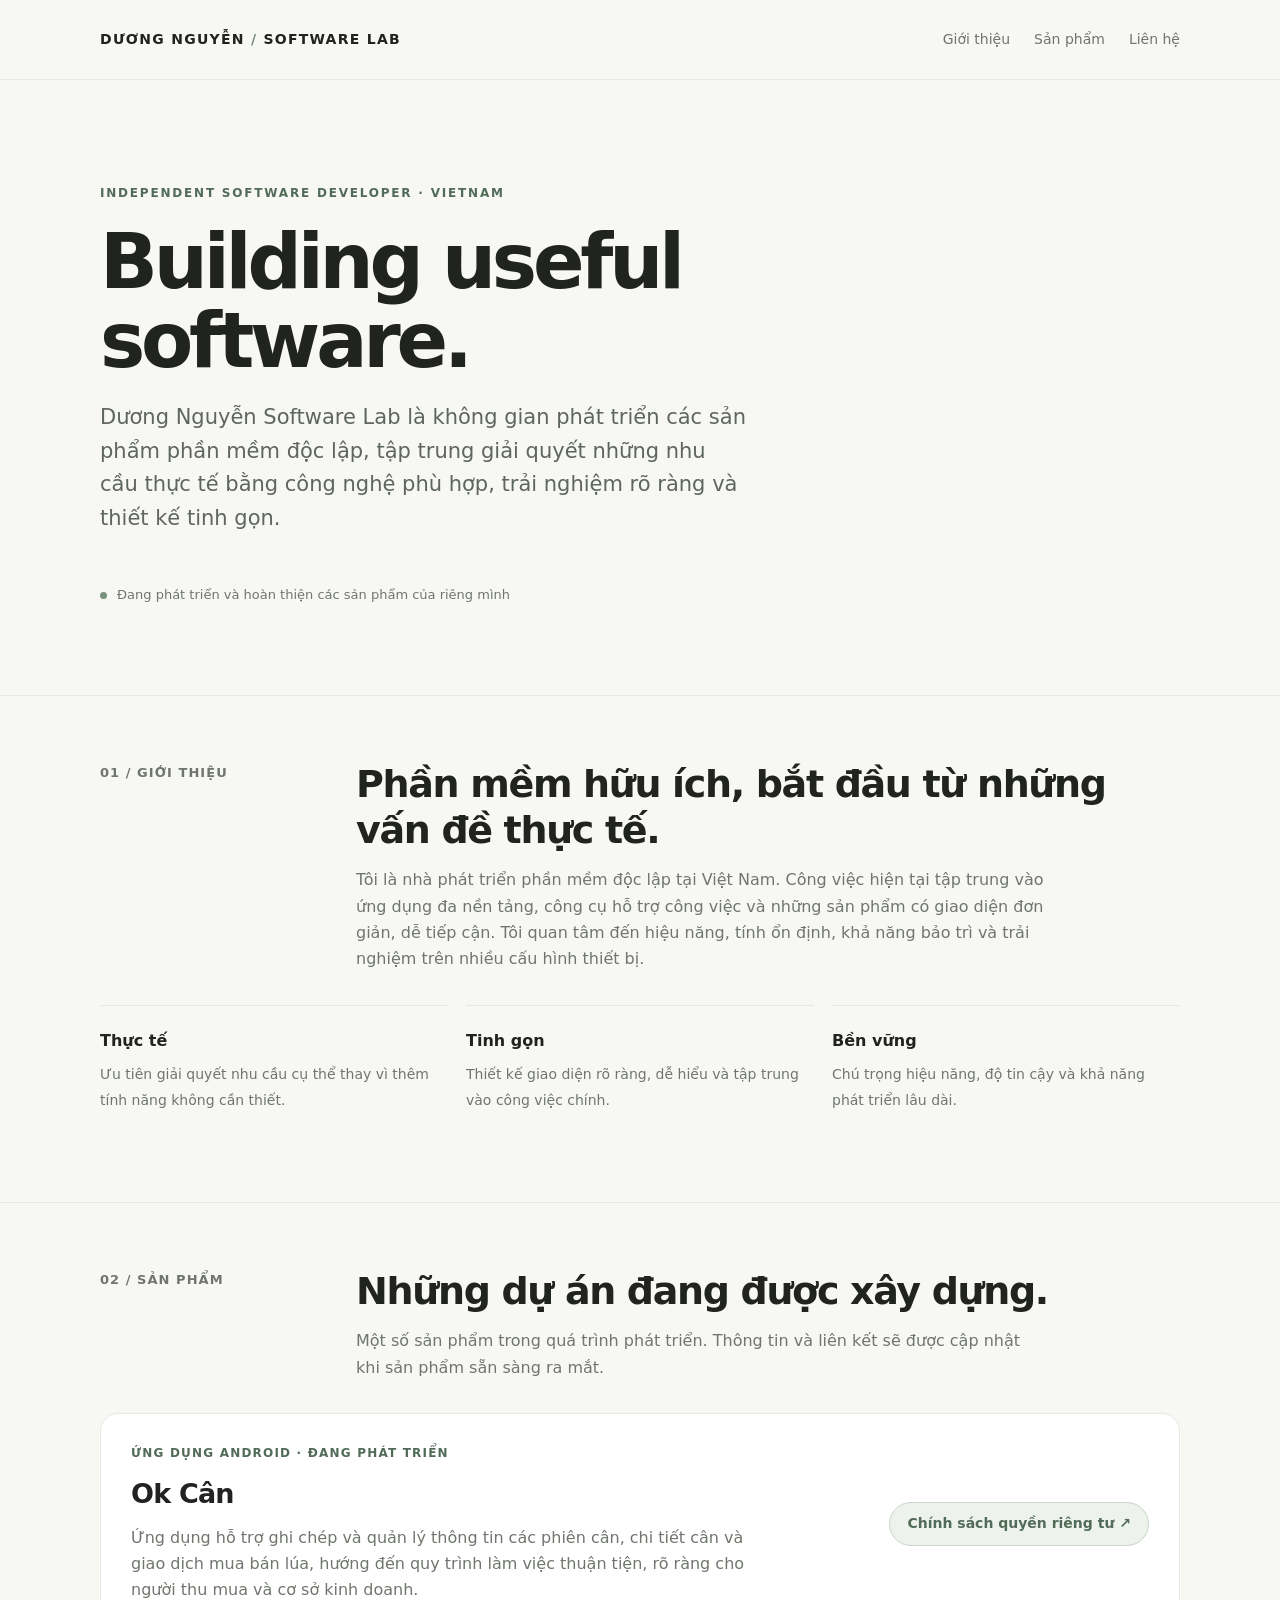
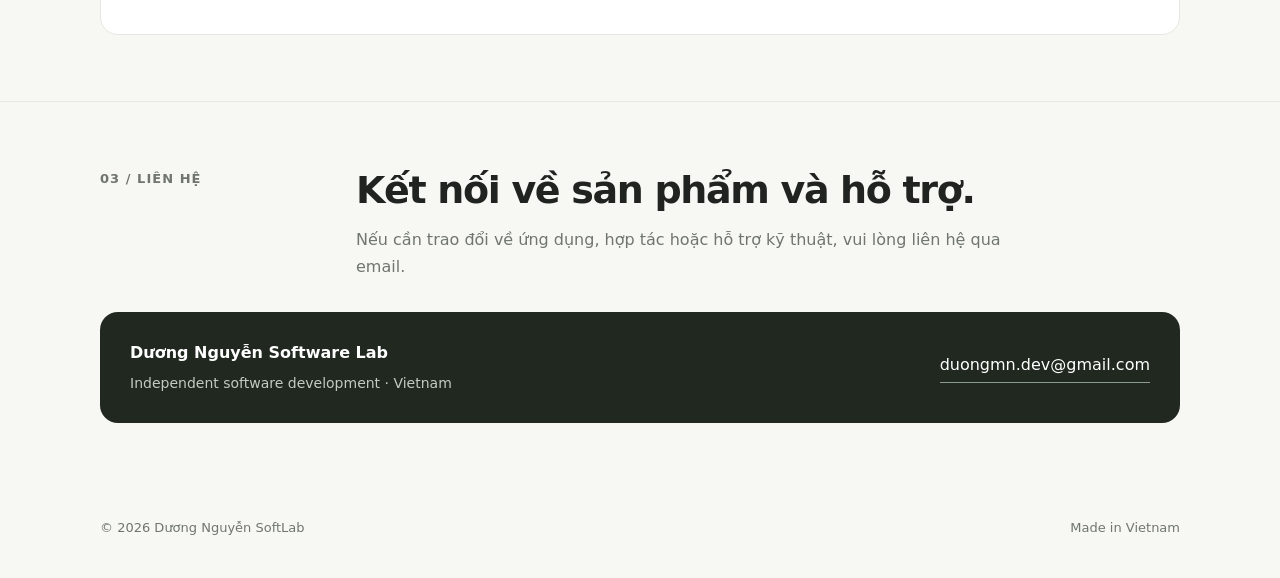
==== index.html @ b6255607 "Add files via upload Add studio website" ====
<!doctype html>
<html lang="vi">
    <head>
        <meta charset="utf-8" />
        <meta name="viewport" content="width=device-width, initial-scale=1" />
        <meta
            name="description"
            content="Dương Nguyễn SoftLab — phát triển phần mềm độc lập, tập trung vào những công cụ hữu ích và dễ sử dụng."
        />
        <meta name="theme-color" content="#f7f7f4" />
        <title>Dương Nguyễn Software Lab</title>
        <style>
            :root {
                color-scheme: light;
                --bg: #f7f7f4;
                --surface: #fff;
                --ink: #20231f;
                --muted: #70766e;
                --line: #e6e8e1;
                --accent: #526b58;
                --accent-soft: #edf2ec;
                --max: 1080px;
            }
            * {
                box-sizing: border-box;
            }
            html {
                scroll-behavior: smooth;
            }
            body {
                margin: 0;
                background: var(--bg);
                color: var(--ink);
                font:
                    16px/1.65 Inter,
                    ui-sans-serif,
                    system-ui,
                    -apple-system,
                    BlinkMacSystemFont,
                    "Segoe UI",
                    sans-serif;
                -webkit-font-smoothing: antialiased;
            }
            a {
                color: inherit;
            }
            .wrap {
                width: min(var(--max), calc(100% - 48px));
                margin: 0 auto;
            }
            header {
                padding: 28px 0;
                border-bottom: 1px solid var(--line);
            }
            .nav {
                display: flex;
                justify-content: space-between;
                align-items: center;
                gap: 24px;
            }
            .brand {
                font-size: 14px;
                font-weight: 750;
                letter-spacing: 0.09em;
                text-transform: uppercase;
                text-decoration: none;
            }
            .nav-links {
                display: flex;
                gap: 24px;
                color: var(--muted);
                font-size: 14px;
            }
            .nav-links a {
                text-decoration: none;
            }
            .nav-links a:hover,
            footer a:hover {
                color: var(--accent);
            }
            .hero {
                padding: 104px 0 88px;
                max-width: 820px;
            }
            .eyebrow {
                color: var(--accent);
                font-size: 12px;
                font-weight: 750;
                letter-spacing: 0.15em;
                text-transform: uppercase;
            }
            h1 {
                margin: 18px 0 20px;
                font-size: clamp(42px, 7vw, 76px);
                line-height: 1.04;
                letter-spacing: -0.055em;
                font-weight: 650;
            }
            .lead {
                max-width: 650px;
                color: #5f665e;
                font-size: clamp(18px, 2.2vw, 21px);
                line-height: 1.6;
            }
            .hero-note {
                display: inline-flex;
                align-items: center;
                gap: 10px;
                margin-top: 28px;
                color: var(--muted);
                font-size: 13px;
            }
            .dot {
                width: 7px;
                height: 7px;
                border-radius: 50%;
                background: #78927b;
            }
            section {
                padding: 66px 0;
                border-top: 1px solid var(--line);
            }
            .section-head {
                display: grid;
                grid-template-columns: 220px 1fr;
                gap: 36px;
                margin-bottom: 32px;
            }
            .section-label {
                color: var(--muted);
                font-size: 13px;
                font-weight: 700;
                letter-spacing: 0.08em;
                text-transform: uppercase;
            }
            h2 {
                margin: 0;
                font-size: clamp(27px, 4vw, 38px);
                line-height: 1.2;
                letter-spacing: -0.035em;
                font-weight: 620;
            }
            .section-copy {
                max-width: 690px;
                margin: 14px 0 0;
                color: var(--muted);
            }
            .project {
                display: grid;
                grid-template-columns: 1fr auto;
                gap: 28px;
                align-items: center;
                padding: 30px;
                background: var(--surface);
                border: 1px solid var(--line);
                border-radius: 18px;
            }
            .project-kicker {
                color: var(--accent);
                font-size: 12px;
                font-weight: 750;
                letter-spacing: 0.1em;
                text-transform: uppercase;
            }
            h3 {
                margin: 8px 0 8px;
                font-size: 27px;
                letter-spacing: -0.03em;
            }
            .project p {
                max-width: 650px;
                margin: 0;
                color: var(--muted);
            }
            .project-link {
                display: inline-flex;
                align-items: center;
                justify-content: center;
                min-height: 44px;
                padding: 0 17px;
                border: 1px solid #cbd5ca;
                border-radius: 999px;
                color: var(--accent);
                background: var(--accent-soft);
                text-decoration: none;
                font-size: 14px;
                font-weight: 650;
                white-space: nowrap;
            }
            .project-link:hover {
                background: #e3ebe2;
            }
            .principles {
                display: grid;
                grid-template-columns: repeat(3, 1fr);
                gap: 18px;
            }
            .principle {
                padding: 22px 0;
                border-top: 1px solid var(--line);
            }
            .principle strong {
                display: block;
                margin-bottom: 7px;
                font-size: 16px;
            }
            .principle span {
                color: var(--muted);
                font-size: 14px;
            }
            .contact-box {
                display: flex;
                justify-content: space-between;
                align-items: center;
                gap: 24px;
                padding: 28px 30px;
                background: #202820;
                color: #fff;
                border-radius: 18px;
            }
            .contact-box p {
                margin: 5px 0 0;
                color: #c3cbc1;
                font-size: 14px;
            }
            .contact-box a {
                color: #fff;
                text-decoration: none;
                border-bottom: 1px solid #8c9b8b;
                padding-bottom: 3px;
                white-space: nowrap;
            }
            footer {
                padding: 28px 0 40px;
                color: var(--muted);
                font-size: 13px;
            }
            .footer-inner {
                display: flex;
                justify-content: space-between;
                gap: 18px;
                flex-wrap: wrap;
            }
            footer a {
                text-decoration: none;
            }
            @media (max-width: 700px) {
                .wrap {
                    width: min(100% - 36px, var(--max));
                }
                header {
                    padding: 20px 0;
                }
                .nav {
                    align-items: flex-start;
                    flex-direction: column;
                    gap: 12px;
                }
                .nav-links {
                    gap: 18px;
                    flex-wrap: wrap;
                }
                .hero {
                    padding: 76px 0 66px;
                }
                section {
                    padding: 50px 0;
                }
                .section-head {
                    grid-template-columns: 1fr;
                    gap: 12px;
                }
                .project {
                    grid-template-columns: 1fr;
                    padding: 24px;
                }
                .project-link {
                    justify-self: start;
                }
                .principles {
                    grid-template-columns: 1fr;
                    gap: 4px;
                }
                .contact-box {
                    align-items: flex-start;
                    flex-direction: column;
                    padding: 24px;
                }
            }
        </style>
    </head>
    <body>
        <header>
            <div class="wrap nav">
                <a class="brand" href="#top"
                    >Dương Nguyễn <span style="color: #788879">/</span> Software
                    Lab</a
                >
                <nav class="nav-links" aria-label="Điều hướng chính">
                    <a href="#about">Giới thiệu</a>
                    <a href="#products">Sản phẩm</a>
                    <a href="#contact">Liên hệ</a>
                </nav>
            </div>
        </header>

        <main id="top">
            <div class="wrap">
                <div class="hero">
                    <div class="eyebrow">
                        Independent software developer · Vietnam
                    </div>
                    <h1>Building useful<br />software.</h1>
                    <p class="lead">
                        Dương Nguyễn Software Lab là không gian phát triển các
                        sản phẩm phần mềm độc lập, tập trung giải quyết những
                        nhu cầu thực tế bằng công nghệ phù hợp, trải nghiệm rõ
                        ràng và thiết kế tinh gọn.
                    </p>
                    <div class="hero-note">
                        <span class="dot"></span> Đang phát triển và hoàn thiện
                        các sản phẩm của riêng mình
                    </div>
                </div>
            </div>

            <section id="about">
                <div class="wrap">
                    <div class="section-head">
                        <div class="section-label">01 / Giới thiệu</div>
                        <div>
                            <h2>
                                Phần mềm hữu ích, bắt đầu từ những vấn đề thực
                                tế.
                            </h2>
                            <p class="section-copy">
                                Tôi là nhà phát triển phần mềm độc lập tại Việt
                                Nam. Công việc hiện tại tập trung vào ứng dụng
                                đa nền tảng, công cụ hỗ trợ công việc và những
                                sản phẩm có giao diện đơn giản, dễ tiếp cận. Tôi
                                quan tâm đến hiệu năng, tính ổn định, khả năng
                                bảo trì và trải nghiệm trên nhiều cấu hình thiết
                                bị.
                            </p>
                        </div>
                    </div>
                    <div class="principles">
                        <div class="principle">
                            <strong>Thực tế</strong
                            ><span
                                >Ưu tiên giải quyết nhu cầu cụ thể thay vì thêm
                                tính năng không cần thiết.</span
                            >
                        </div>
                        <div class="principle">
                            <strong>Tinh gọn</strong
                            ><span
                                >Thiết kế giao diện rõ ràng, dễ hiểu và tập
                                trung vào công việc chính.</span
                            >
                        </div>
                        <div class="principle">
                            <strong>Bền vững</strong
                            ><span
                                >Chú trọng hiệu năng, độ tin cậy và khả năng
                                phát triển lâu dài.</span
                            >
                        </div>
                    </div>
                </div>
            </section>

            <section id="products">
                <div class="wrap">
                    <div class="section-head">
                        <div class="section-label">02 / Sản phẩm</div>
                        <div>
                            <h2>Những dự án đang được xây dựng.</h2>
                            <p class="section-copy">
                                Một số sản phẩm trong quá trình phát triển.
                                Thông tin và liên kết sẽ được cập nhật khi sản
                                phẩm sẵn sàng ra mắt.
                            </p>
                        </div>
                    </div>
                    <article class="project">
                        <div>
                            <div class="project-kicker">
                                Ứng dụng Android · Đang phát triển
                            </div>
                            <h3>Ok Cân</h3>
                            <p>
                                Ứng dụng hỗ trợ ghi chép và quản lý thông tin
                                các phiên cân, chi tiết cân và giao dịch mua bán
                                lúa, hướng đến quy trình làm việc thuận tiện, rõ
                                ràng cho người thu mua và cơ sở kinh doanh.
                            </p>
                        </div>
                        <!-- TODO: Thay # bằng URL chính sách quyền riêng tư Ok Cân sau khi xuất bản trang chính sách. -->
                        <a
                            class="project-link"
                            href="#"
                            aria-label="Chính sách quyền riêng tư Ok Cân"
                            >Chính sách quyền riêng tư ↗</a
                        >
                    </article>
                </div>
            </section>

            <section id="contact">
                <div class="wrap">
                    <div class="section-head">
                        <div class="section-label">03 / Liên hệ</div>
                        <div>
                            <h2>Kết nối về sản phẩm và hỗ trợ.</h2>
                            <p class="section-copy">
                                Nếu cần trao đổi về ứng dụng, hợp tác hoặc hỗ
                                trợ kỹ thuật, vui lòng liên hệ qua email.
                            </p>
                        </div>
                    </div>
                    <div class="contact-box">
                        <div>
                            <strong>Dương Nguyễn Software Lab</strong>
                            <p>Independent software development · Vietnam</p>
                        </div>
                        <!-- TODO: Thay địa chỉ email mẫu bên dưới bằng email liên hệ mà bạn muốn công khai. -->
                        <a href="mailto:duongmn.dev@gmail.com"
                            >duongmn.dev@gmail.com</a
                        >
                    </div>
                </div>
            </section>
        </main>

        <footer>
            <div class="wrap footer-inner">
                <span>© <span id="year">2026</span> Dương Nguyễn SoftLab</span>
                <span>Made in Vietnam</span>
            </div>
        </footer>
        <script>
            document.getElementById("year").textContent =
                new Date().getFullYear();
        </script>
    </body>
</html>
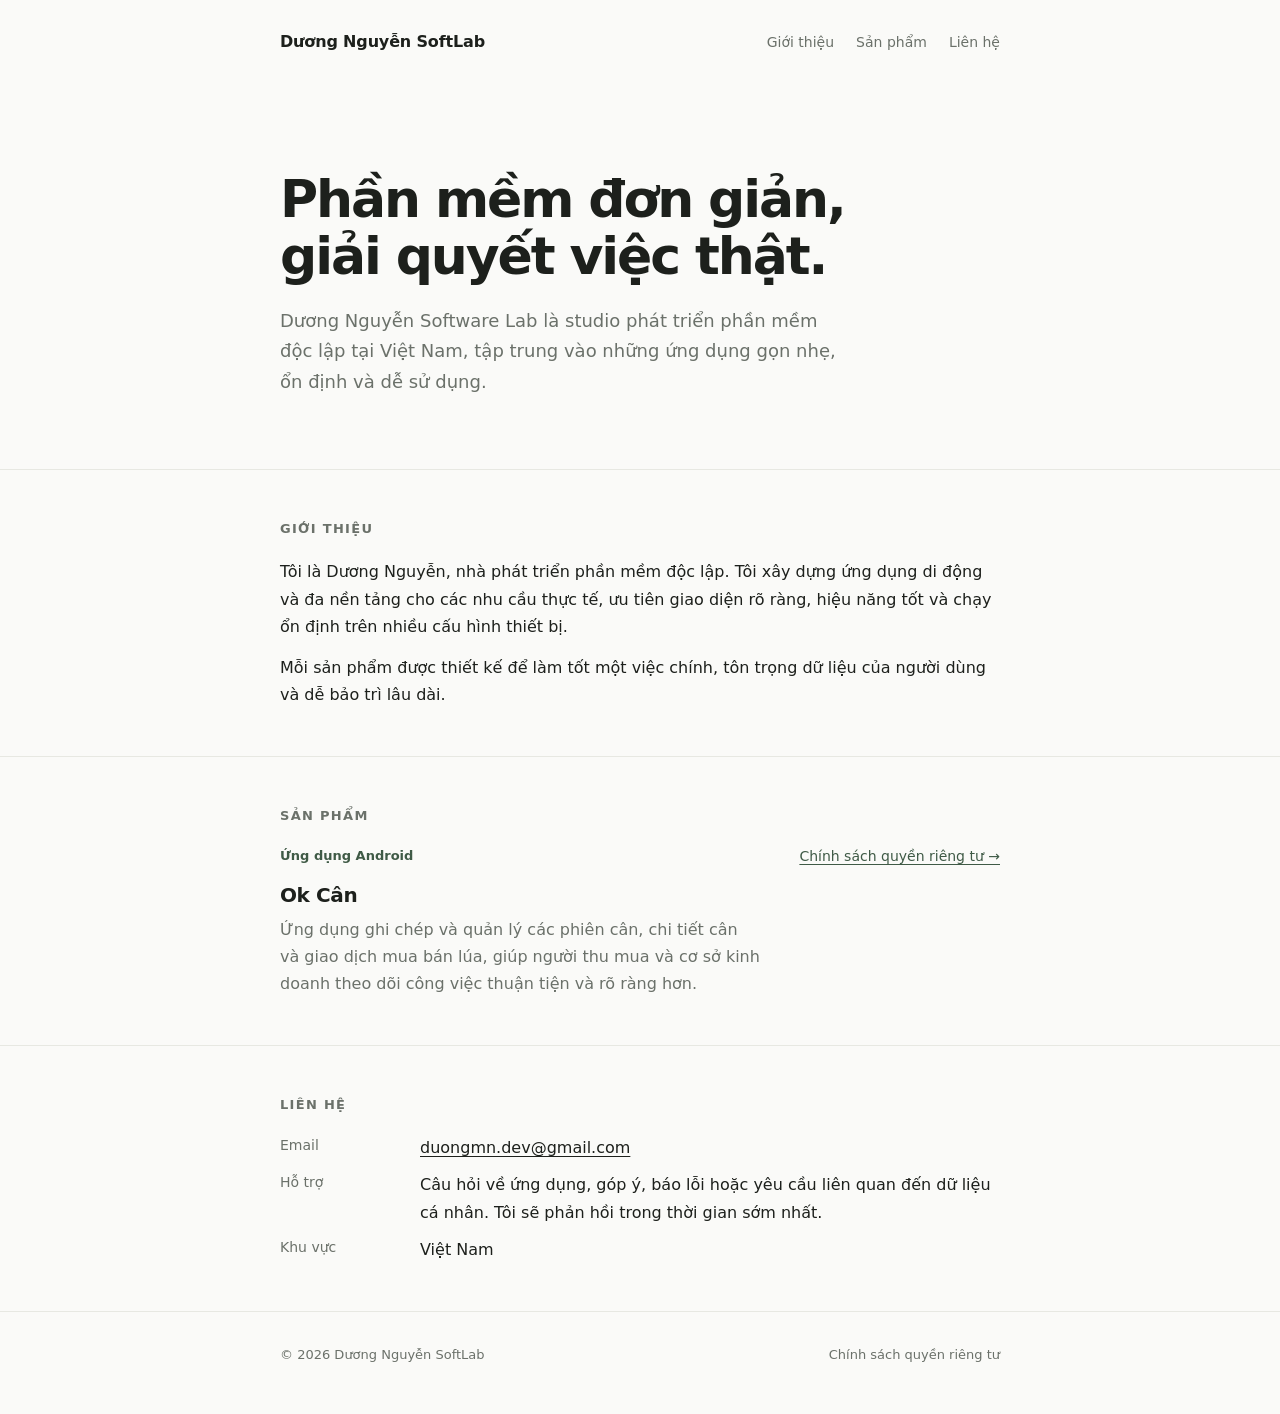
==== commit 135741ee: "Update index.html changed index.html" ====
--- a/index.html
+++ b/index.html
@@ -3,23 +3,25 @@
     <head>
         <meta charset="utf-8" />
         <meta name="viewport" content="width=device-width, initial-scale=1" />
+        <title>Dương Nguyễn Software Lab</title>
         <meta
             name="description"
-            content="Dương Nguyễn SoftLab — phát triển phần mềm độc lập, tập trung vào những công cụ hữu ích và dễ sử dụng."
+            content="Dương Nguyễn SoftLab — nhà phát triển phần mềm độc lập tại Việt Nam, xây dựng các ứng dụng đơn giản, ổn định và dễ sử dụng."
         />
-        <meta name="theme-color" content="#f7f7f4" />
-        <title>Dương Nguyễn Software Lab</title>
+        <meta name="theme-color" content="#fafaf8" />
+        <meta property="og:title" content="Dương Nguyễn SoftLab" />
+        <meta
+            property="og:description"
+            content="Nhà phát triển phần mềm độc lập tại Việt Nam."
+        />
+        <meta property="og:type" content="website" />
         <style>
             :root {
-                color-scheme: light;
-                --bg: #f7f7f4;
-                --surface: #fff;
-                --ink: #20231f;
-                --muted: #70766e;
-                --line: #e6e8e1;
-                --accent: #526b58;
-                --accent-soft: #edf2ec;
-                --max: 1080px;
+                --bg: #fafaf8;
+                --ink: #1d201c;
+                --muted: #6b716a;
+                --line: #e7e8e2;
+                --accent: #3f5a46;
             }
             * {
                 box-sizing: border-box;
@@ -32,259 +34,160 @@
                 background: var(--bg);
                 color: var(--ink);
                 font:
-                    16px/1.65 Inter,
+                    16px/1.7 Inter,
                     ui-sans-serif,
                     system-ui,
                     -apple-system,
-                    BlinkMacSystemFont,
                     "Segoe UI",
+                    Roboto,
                     sans-serif;
                 -webkit-font-smoothing: antialiased;
             }
             a {
                 color: inherit;
+                text-underline-offset: 3px;
+            }
+            a:hover {
+                color: var(--accent);
             }
             .wrap {
-                width: min(var(--max), calc(100% - 48px));
+                width: min(720px, calc(100% - 40px));
                 margin: 0 auto;
             }
+
             header {
                 padding: 28px 0;
-                border-bottom: 1px solid var(--line);
             }
             .nav {
                 display: flex;
                 justify-content: space-between;
-                align-items: center;
-                gap: 24px;
+                align-items: baseline;
+                gap: 20px;
             }
             .brand {
+                font-weight: 650;
+                letter-spacing: -0.01em;
+                text-decoration: none;
+            }
+            .nav nav {
+                display: flex;
+                gap: 22px;
                 font-size: 14px;
-                font-weight: 750;
-                letter-spacing: 0.09em;
-                text-transform: uppercase;
+                color: var(--muted);
+            }
+            .nav nav a {
                 text-decoration: none;
             }
-            .nav-links {
-                display: flex;
-                gap: 24px;
-                color: var(--muted);
-                font-size: 14px;
-            }
-            .nav-links a {
-                text-decoration: none;
-            }
-            .nav-links a:hover,
-            footer a:hover {
-                color: var(--accent);
-            }
+
             .hero {
-                padding: 104px 0 88px;
-                max-width: 820px;
-            }
-            .eyebrow {
-                color: var(--accent);
-                font-size: 12px;
-                font-weight: 750;
-                letter-spacing: 0.15em;
-                text-transform: uppercase;
+                padding: 88px 0 72px;
             }
             h1 {
-                margin: 18px 0 20px;
-                font-size: clamp(42px, 7vw, 76px);
-                line-height: 1.04;
-                letter-spacing: -0.055em;
+                margin: 0 0 20px;
+                font-size: clamp(34px, 6vw, 52px);
+                line-height: 1.1;
+                letter-spacing: -0.04em;
+                font-weight: 600;
+            }
+            .lead {
+                margin: 0;
+                max-width: 560px;
+                color: var(--muted);
+                font-size: 18px;
+            }
+
+            section {
+                padding: 48px 0;
+                border-top: 1px solid var(--line);
+            }
+            h2 {
+                margin: 0 0 18px;
+                font-size: 13px;
                 font-weight: 650;
-            }
-            .lead {
-                max-width: 650px;
-                color: #5f665e;
-                font-size: clamp(18px, 2.2vw, 21px);
-                line-height: 1.6;
-            }
-            .hero-note {
-                display: inline-flex;
-                align-items: center;
-                gap: 10px;
-                margin-top: 28px;
-                color: var(--muted);
-                font-size: 13px;
-            }
-            .dot {
-                width: 7px;
-                height: 7px;
-                border-radius: 50%;
-                background: #78927b;
-            }
-            section {
-                padding: 66px 0;
-                border-top: 1px solid var(--line);
-            }
-            .section-head {
-                display: grid;
-                grid-template-columns: 220px 1fr;
-                gap: 36px;
-                margin-bottom: 32px;
-            }
-            .section-label {
-                color: var(--muted);
-                font-size: 13px;
-                font-weight: 700;
-                letter-spacing: 0.08em;
-                text-transform: uppercase;
-            }
-            h2 {
-                margin: 0;
-                font-size: clamp(27px, 4vw, 38px);
-                line-height: 1.2;
-                letter-spacing: -0.035em;
-                font-weight: 620;
-            }
-            .section-copy {
-                max-width: 690px;
-                margin: 14px 0 0;
-                color: var(--muted);
-            }
-            .project {
-                display: grid;
-                grid-template-columns: 1fr auto;
-                gap: 28px;
-                align-items: center;
-                padding: 30px;
-                background: var(--surface);
-                border: 1px solid var(--line);
-                border-radius: 18px;
-            }
-            .project-kicker {
-                color: var(--accent);
-                font-size: 12px;
-                font-weight: 750;
                 letter-spacing: 0.1em;
                 text-transform: uppercase;
-            }
-            h3 {
-                margin: 8px 0 8px;
-                font-size: 27px;
-                letter-spacing: -0.03em;
-            }
-            .project p {
-                max-width: 650px;
-                margin: 0;
-                color: var(--muted);
-            }
-            .project-link {
-                display: inline-flex;
-                align-items: center;
-                justify-content: center;
-                min-height: 44px;
-                padding: 0 17px;
-                border: 1px solid #cbd5ca;
-                border-radius: 999px;
+                color: var(--muted);
+            }
+            p {
+                margin: 0 0 14px;
+            }
+            p:last-child {
+                margin-bottom: 0;
+            }
+
+            .product {
+                display: flex;
+                justify-content: space-between;
+                align-items: flex-start;
+                gap: 24px;
+            }
+            .product h3 {
+                margin: 0 0 4px;
+                font-size: 20px;
+                letter-spacing: -0.02em;
+                font-weight: 600;
+            }
+            .tag {
+                display: block;
+                margin-bottom: 10px;
                 color: var(--accent);
-                background: var(--accent-soft);
-                text-decoration: none;
+                font-size: 13px;
+                font-weight: 600;
+            }
+            .product p {
+                color: var(--muted);
+                max-width: 480px;
+            }
+            .link {
                 font-size: 14px;
-                font-weight: 650;
                 white-space: nowrap;
-            }
-            .project-link:hover {
-                background: #e3ebe2;
-            }
-            .principles {
+                color: var(--accent);
+            }
+
+            dl {
+                margin: 0;
                 display: grid;
-                grid-template-columns: repeat(3, 1fr);
-                gap: 18px;
-            }
-            .principle {
-                padding: 22px 0;
+                grid-template-columns: 120px 1fr;
+                gap: 10px 20px;
+            }
+            dt {
+                color: var(--muted);
+                font-size: 14px;
+            }
+            dd {
+                margin: 0;
+            }
+
+            footer {
+                padding: 32px 0 48px;
                 border-top: 1px solid var(--line);
-            }
-            .principle strong {
-                display: block;
-                margin-bottom: 7px;
-                font-size: 16px;
-            }
-            .principle span {
-                color: var(--muted);
-                font-size: 14px;
-            }
-            .contact-box {
+                color: var(--muted);
+                font-size: 13px;
+            }
+            .foot {
                 display: flex;
                 justify-content: space-between;
-                align-items: center;
-                gap: 24px;
-                padding: 28px 30px;
-                background: #202820;
-                color: #fff;
-                border-radius: 18px;
-            }
-            .contact-box p {
-                margin: 5px 0 0;
-                color: #c3cbc1;
-                font-size: 14px;
-            }
-            .contact-box a {
-                color: #fff;
-                text-decoration: none;
-                border-bottom: 1px solid #8c9b8b;
-                padding-bottom: 3px;
-                white-space: nowrap;
-            }
-            footer {
-                padding: 28px 0 40px;
-                color: var(--muted);
-                font-size: 13px;
-            }
-            .footer-inner {
-                display: flex;
-                justify-content: space-between;
-                gap: 18px;
                 flex-wrap: wrap;
+                gap: 12px;
             }
             footer a {
                 text-decoration: none;
             }
-            @media (max-width: 700px) {
-                .wrap {
-                    width: min(100% - 36px, var(--max));
-                }
-                header {
-                    padding: 20px 0;
-                }
-                .nav {
-                    align-items: flex-start;
+
+            @media (max-width: 560px) {
+                .hero {
+                    padding: 60px 0 48px;
+                }
+                .product {
                     flex-direction: column;
                     gap: 12px;
                 }
-                .nav-links {
-                    gap: 18px;
-                    flex-wrap: wrap;
-                }
-                .hero {
-                    padding: 76px 0 66px;
-                }
-                section {
-                    padding: 50px 0;
-                }
-                .section-head {
+                dl {
                     grid-template-columns: 1fr;
-                    gap: 12px;
-                }
-                .project {
-                    grid-template-columns: 1fr;
-                    padding: 24px;
-                }
-                .project-link {
-                    justify-self: start;
-                }
-                .principles {
-                    grid-template-columns: 1fr;
-                    gap: 4px;
-                }
-                .contact-box {
-                    align-items: flex-start;
-                    flex-direction: column;
-                    padding: 24px;
+                    gap: 2px;
+                }
+                dd {
+                    margin-bottom: 12px;
                 }
             }
         </style>
@@ -292,11 +195,8 @@
     <body>
         <header>
             <div class="wrap nav">
-                <a class="brand" href="#top"
-                    >Dương Nguyễn <span style="color: #788879">/</span> Software
-                    Lab</a
-                >
-                <nav class="nav-links" aria-label="Điều hướng chính">
+                <a class="brand" href="#top">Dương Nguyễn SoftLab</a>
+                <nav aria-label="Điều hướng chính">
                     <a href="#about">Giới thiệu</a>
                     <a href="#products">Sản phẩm</a>
                     <a href="#contact">Liên hệ</a>
@@ -307,101 +207,47 @@
         <main id="top">
             <div class="wrap">
                 <div class="hero">
-                    <div class="eyebrow">
-                        Independent software developer · Vietnam
-                    </div>
-                    <h1>Building useful<br />software.</h1>
+                    <h1>Phần mềm đơn giản,<br />giải quyết việc thật.</h1>
                     <p class="lead">
-                        Dương Nguyễn Software Lab là không gian phát triển các
-                        sản phẩm phần mềm độc lập, tập trung giải quyết những
-                        nhu cầu thực tế bằng công nghệ phù hợp, trải nghiệm rõ
-                        ràng và thiết kế tinh gọn.
+                        Dương Nguyễn Software Lab là studio phát triển phần mềm
+                        độc lập tại Việt Nam, tập trung vào những ứng dụng gọn
+                        nhẹ, ổn định và dễ sử dụng.
                     </p>
-                    <div class="hero-note">
-                        <span class="dot"></span> Đang phát triển và hoàn thiện
-                        các sản phẩm của riêng mình
-                    </div>
                 </div>
             </div>
 
             <section id="about">
                 <div class="wrap">
-                    <div class="section-head">
-                        <div class="section-label">01 / Giới thiệu</div>
+                    <h2>Giới thiệu</h2>
+                    <p>
+                        Tôi là Dương Nguyễn, nhà phát triển phần mềm độc lập.
+                        Tôi xây dựng ứng dụng di động và đa nền tảng cho các nhu
+                        cầu thực tế, ưu tiên giao diện rõ ràng, hiệu năng tốt và
+                        chạy ổn định trên nhiều cấu hình thiết bị.
+                    </p>
+                    <p>
+                        Mỗi sản phẩm được thiết kế để làm tốt một việc chính,
+                        tôn trọng dữ liệu của người dùng và dễ bảo trì lâu dài.
+                    </p>
+                </div>
+            </section>
+
+            <section id="products">
+                <div class="wrap">
+                    <h2>Sản phẩm</h2>
+                    <article class="product">
                         <div>
-                            <h2>
-                                Phần mềm hữu ích, bắt đầu từ những vấn đề thực
-                                tế.
-                            </h2>
-                            <p class="section-copy">
-                                Tôi là nhà phát triển phần mềm độc lập tại Việt
-                                Nam. Công việc hiện tại tập trung vào ứng dụng
-                                đa nền tảng, công cụ hỗ trợ công việc và những
-                                sản phẩm có giao diện đơn giản, dễ tiếp cận. Tôi
-                                quan tâm đến hiệu năng, tính ổn định, khả năng
-                                bảo trì và trải nghiệm trên nhiều cấu hình thiết
-                                bị.
+                            <span class="tag">Ứng dụng Android</span>
+                            <h3>Ok Cân</h3>
+                            <p>
+                                Ứng dụng ghi chép và quản lý các phiên cân, chi
+                                tiết cân và giao dịch mua bán lúa, giúp người
+                                thu mua và cơ sở kinh doanh theo dõi công việc
+                                thuận tiện và rõ ràng hơn.
                             </p>
                         </div>
-                    </div>
-                    <div class="principles">
-                        <div class="principle">
-                            <strong>Thực tế</strong
-                            ><span
-                                >Ưu tiên giải quyết nhu cầu cụ thể thay vì thêm
-                                tính năng không cần thiết.</span
-                            >
-                        </div>
-                        <div class="principle">
-                            <strong>Tinh gọn</strong
-                            ><span
-                                >Thiết kế giao diện rõ ràng, dễ hiểu và tập
-                                trung vào công việc chính.</span
-                            >
-                        </div>
-                        <div class="principle">
-                            <strong>Bền vững</strong
-                            ><span
-                                >Chú trọng hiệu năng, độ tin cậy và khả năng
-                                phát triển lâu dài.</span
-                            >
-                        </div>
-                    </div>
-                </div>
-            </section>
-
-            <section id="products">
-                <div class="wrap">
-                    <div class="section-head">
-                        <div class="section-label">02 / Sản phẩm</div>
-                        <div>
-                            <h2>Những dự án đang được xây dựng.</h2>
-                            <p class="section-copy">
-                                Một số sản phẩm trong quá trình phát triển.
-                                Thông tin và liên kết sẽ được cập nhật khi sản
-                                phẩm sẵn sàng ra mắt.
-                            </p>
-                        </div>
-                    </div>
-                    <article class="project">
-                        <div>
-                            <div class="project-kicker">
-                                Ứng dụng Android · Đang phát triển
-                            </div>
-                            <h3>Ok Cân</h3>
-                            <p>
-                                Ứng dụng hỗ trợ ghi chép và quản lý thông tin
-                                các phiên cân, chi tiết cân và giao dịch mua bán
-                                lúa, hướng đến quy trình làm việc thuận tiện, rõ
-                                ràng cho người thu mua và cơ sở kinh doanh.
-                            </p>
-                        </div>
-                        <!-- TODO: Thay # bằng URL chính sách quyền riêng tư Ok Cân sau khi xuất bản trang chính sách. -->
-                        <a
-                            class="project-link"
-                            href="#"
-                            aria-label="Chính sách quyền riêng tư Ok Cân"
-                            >Chính sách quyền riêng tư ↗</a
+                        <a class="link" href="/privacy/ok-can.html"
+                            >Chính sách quyền riêng tư →</a
                         >
                     </article>
                 </div>
@@ -409,36 +255,34 @@
 
             <section id="contact">
                 <div class="wrap">
-                    <div class="section-head">
-                        <div class="section-label">03 / Liên hệ</div>
-                        <div>
-                            <h2>Kết nối về sản phẩm và hỗ trợ.</h2>
-                            <p class="section-copy">
-                                Nếu cần trao đổi về ứng dụng, hợp tác hoặc hỗ
-                                trợ kỹ thuật, vui lòng liên hệ qua email.
-                            </p>
-                        </div>
-                    </div>
-                    <div class="contact-box">
-                        <div>
-                            <strong>Dương Nguyễn Software Lab</strong>
-                            <p>Independent software development · Vietnam</p>
-                        </div>
-                        <!-- TODO: Thay địa chỉ email mẫu bên dưới bằng email liên hệ mà bạn muốn công khai. -->
-                        <a href="mailto:duongmn.dev@gmail.com"
-                            >duongmn.dev@gmail.com</a
-                        >
-                    </div>
+                    <h2>Liên hệ</h2>
+                    <dl>
+                        <dt>Email</dt>
+                        <dd>
+                            <a href="mailto:duongmn.dev@gmail.com"
+                                >duongmn.dev@gmail.com</a
+                            >
+                        </dd>
+                        <dt>Hỗ trợ</dt>
+                        <dd>
+                            Câu hỏi về ứng dụng, góp ý, báo lỗi hoặc yêu cầu
+                            liên quan đến dữ liệu cá nhân. Tôi sẽ phản hồi trong
+                            thời gian sớm nhất.
+                        </dd>
+                        <dt>Khu vực</dt>
+                        <dd>Việt Nam</dd>
+                    </dl>
                 </div>
             </section>
         </main>
 
         <footer>
-            <div class="wrap footer-inner">
+            <div class="wrap foot">
                 <span>© <span id="year">2026</span> Dương Nguyễn SoftLab</span>
-                <span>Made in Vietnam</span>
+                <a href="/privacy/ok-can.html">Chính sách quyền riêng tư</a>
             </div>
         </footer>
+
         <script>
             document.getElementById("year").textContent =
                 new Date().getFullYear();
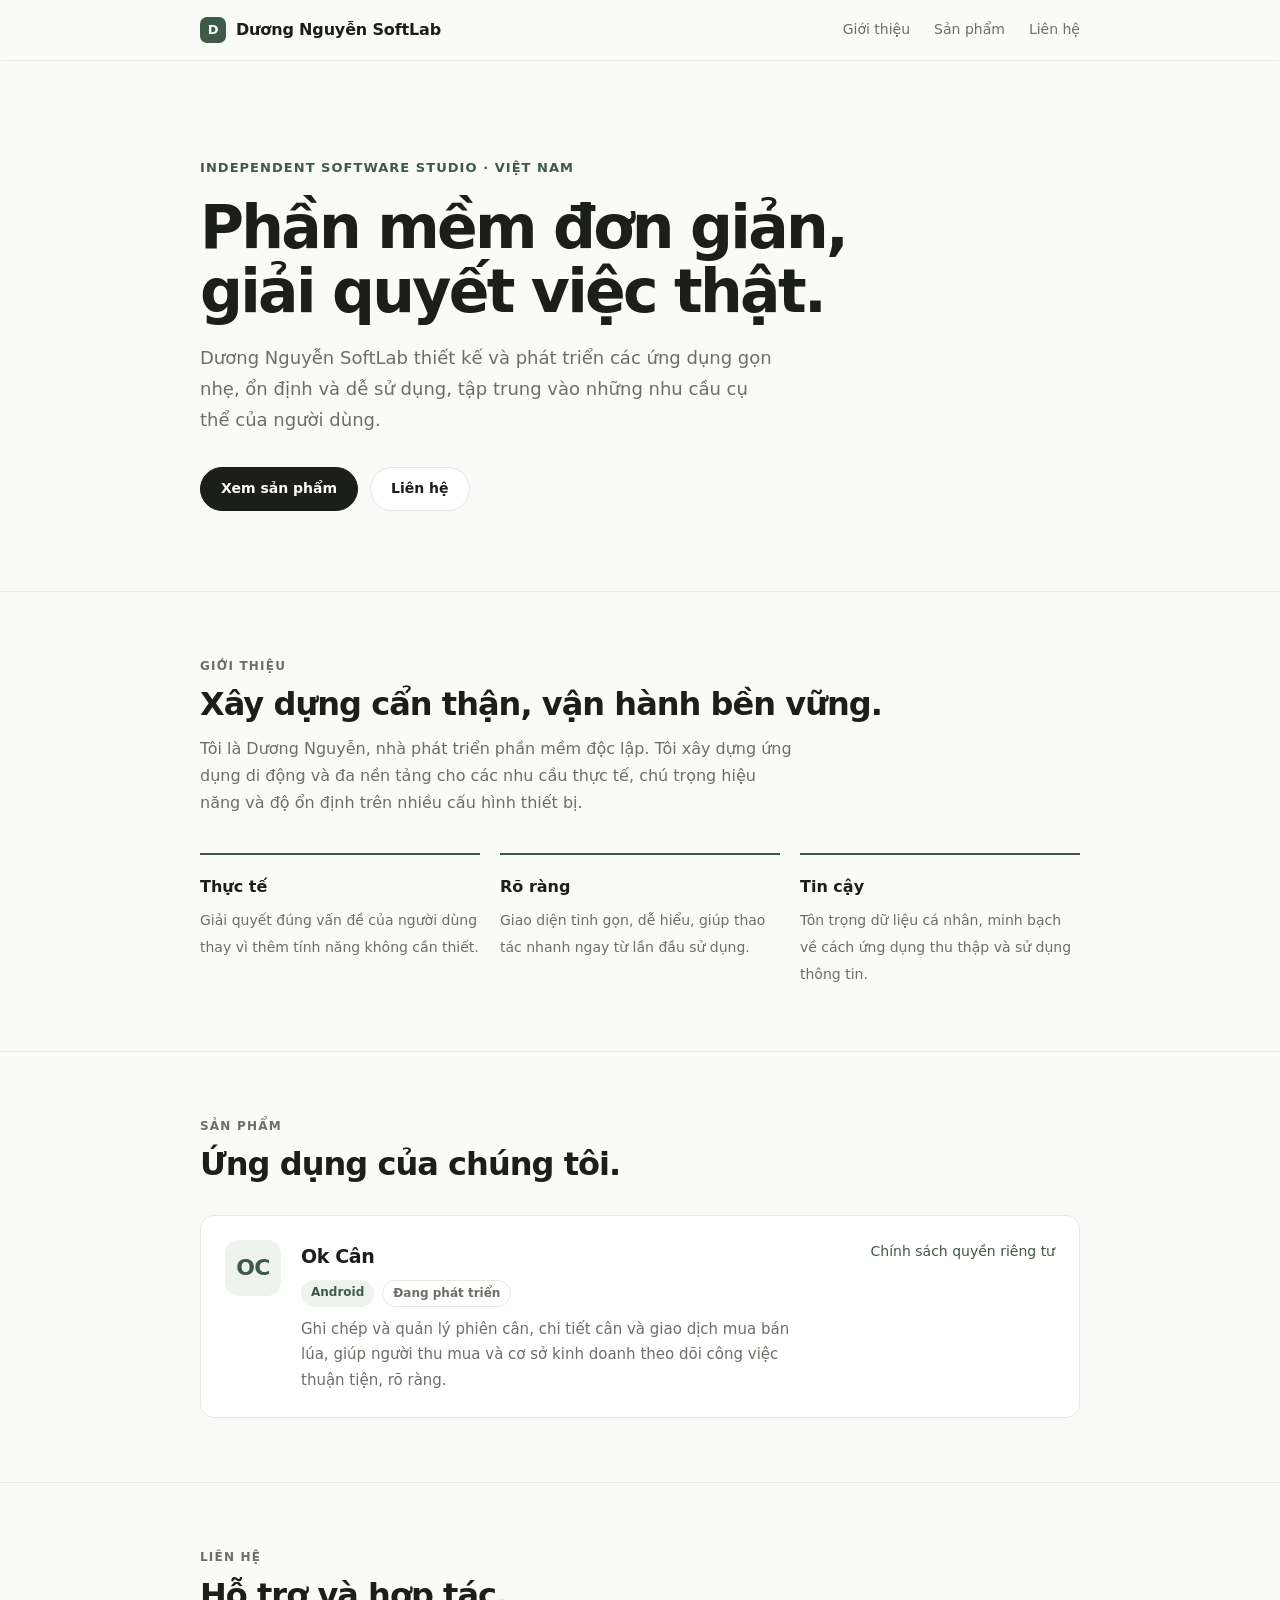
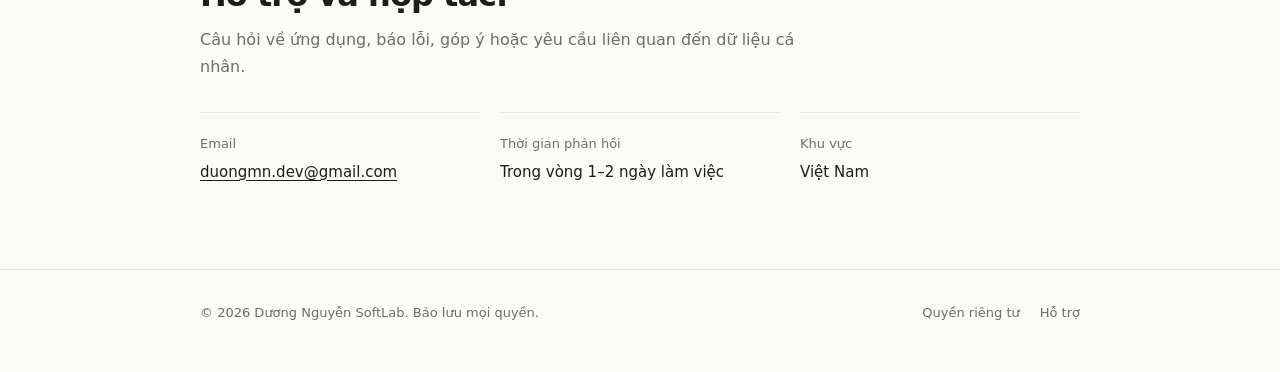
==== commit b5a2253e: "Update index.html edited homepage ui" ====
--- a/index.html
+++ b/index.html
@@ -3,25 +3,49 @@
     <head>
         <meta charset="utf-8" />
         <meta name="viewport" content="width=device-width, initial-scale=1" />
-        <title>Dương Nguyễn Software Lab</title>
+        <title>Dương Nguyễn SoftLab</title>
         <meta
             name="description"
-            content="Dương Nguyễn SoftLab — nhà phát triển phần mềm độc lập tại Việt Nam, xây dựng các ứng dụng đơn giản, ổn định và dễ sử dụng."
+            content="Dương Nguyễn SoftLab — studio phần mềm độc lập tại Việt Nam. Ứng dụng gọn nhẹ, ổn định, tôn trọng quyền riêng tư người dùng."
         />
-        <meta name="theme-color" content="#fafaf8" />
+        <meta
+            name="theme-color"
+            content="#fafaf8"
+            media="(prefers-color-scheme: light)"
+        />
+        <meta
+            name="theme-color"
+            content="#121512"
+            media="(prefers-color-scheme: dark)"
+        />
         <meta property="og:title" content="Dương Nguyễn SoftLab" />
         <meta
             property="og:description"
-            content="Nhà phát triển phần mềm độc lập tại Việt Nam."
+            content="Studio phần mềm độc lập tại Việt Nam."
         />
         <meta property="og:type" content="website" />
         <style>
             :root {
                 --bg: #fafaf8;
-                --ink: #1d201c;
-                --muted: #6b716a;
-                --line: #e7e8e2;
+                --surface: #ffffff;
+                --ink: #1b1e1a;
+                --muted: #6a7068;
+                --line: #e6e8e1;
                 --accent: #3f5a46;
+                --accent-soft: #eef3ee;
+                --radius: 14px;
+                --w: 880px;
+            }
+            @media (prefers-color-scheme: dark) {
+                :root {
+                    --bg: #121512;
+                    --surface: #181c18;
+                    --ink: #eceeea;
+                    --muted: #98a095;
+                    --line: #262b25;
+                    --accent: #9db8a3;
+                    --accent-soft: #1c241d;
+                }
             }
             * {
                 box-sizing: border-box;
@@ -50,28 +74,54 @@
             a:hover {
                 color: var(--accent);
             }
+            :focus-visible {
+                outline: 2px solid var(--accent);
+                outline-offset: 3px;
+                border-radius: 4px;
+            }
             .wrap {
-                width: min(720px, calc(100% - 40px));
+                width: min(var(--w), calc(100% - 40px));
                 margin: 0 auto;
             }
 
+            /* Header */
             header {
-                padding: 28px 0;
+                position: sticky;
+                top: 0;
+                z-index: 10;
+                background: color-mix(in srgb, var(--bg) 85%, transparent);
+                backdrop-filter: blur(10px);
+                border-bottom: 1px solid var(--line);
             }
             .nav {
                 display: flex;
                 justify-content: space-between;
-                align-items: baseline;
+                align-items: center;
+                height: 60px;
                 gap: 20px;
             }
             .brand {
+                display: flex;
+                align-items: center;
+                gap: 10px;
                 font-weight: 650;
                 letter-spacing: -0.01em;
                 text-decoration: none;
             }
+            .logo {
+                width: 26px;
+                height: 26px;
+                border-radius: 7px;
+                background: var(--accent);
+                color: var(--bg);
+                display: grid;
+                place-items: center;
+                font-size: 13px;
+                font-weight: 700;
+            }
             .nav nav {
                 display: flex;
-                gap: 22px;
+                gap: 24px;
                 font-size: 14px;
                 color: var(--muted);
             }
@@ -79,88 +129,223 @@
                 text-decoration: none;
             }
 
+            /* Hero */
             .hero {
-                padding: 88px 0 72px;
+                padding: 96px 0 80px;
+            }
+            .eyebrow {
+                color: var(--accent);
+                font-size: 13px;
+                font-weight: 650;
+                letter-spacing: 0.08em;
+                text-transform: uppercase;
             }
             h1 {
-                margin: 0 0 20px;
-                font-size: clamp(34px, 6vw, 52px);
-                line-height: 1.1;
-                letter-spacing: -0.04em;
-                font-weight: 600;
+                margin: 16px 0 20px;
+                font-size: clamp(36px, 6.5vw, 60px);
+                line-height: 1.07;
+                letter-spacing: -0.045em;
+                font-weight: 620;
+                max-width: 700px;
             }
             .lead {
                 margin: 0;
-                max-width: 560px;
+                max-width: 580px;
                 color: var(--muted);
                 font-size: 18px;
             }
-
+            .cta {
+                margin-top: 32px;
+                display: flex;
+                gap: 12px;
+                flex-wrap: wrap;
+            }
+            .btn {
+                display: inline-flex;
+                align-items: center;
+                min-height: 44px;
+                padding: 0 20px;
+                border-radius: 999px;
+                font-size: 14px;
+                font-weight: 600;
+                text-decoration: none;
+                border: 1px solid var(--line);
+                background: var(--surface);
+            }
+            .btn.primary {
+                background: var(--ink);
+                color: var(--bg);
+                border-color: var(--ink);
+            }
+            .btn.primary:hover {
+                color: var(--bg);
+                opacity: 0.88;
+            }
+            .btn:not(.primary):hover {
+                border-color: var(--accent);
+            }
+
+            /* Sections */
             section {
-                padding: 48px 0;
+                padding: 64px 0;
                 border-top: 1px solid var(--line);
-            }
-            h2 {
-                margin: 0 0 18px;
-                font-size: 13px;
+                scroll-margin-top: 60px;
+            }
+            .head {
+                margin-bottom: 32px;
+            }
+            .label {
+                color: var(--muted);
+                font-size: 12px;
                 font-weight: 650;
                 letter-spacing: 0.1em;
                 text-transform: uppercase;
+            }
+            h2 {
+                margin: 8px 0 0;
+                font-size: clamp(24px, 3.6vw, 32px);
+                line-height: 1.2;
+                letter-spacing: -0.03em;
+                font-weight: 600;
+            }
+            .sub {
+                margin: 12px 0 0;
+                max-width: 600px;
                 color: var(--muted);
             }
             p {
                 margin: 0 0 14px;
             }
-            p:last-child {
-                margin-bottom: 0;
-            }
-
-            .product {
-                display: flex;
-                justify-content: space-between;
-                align-items: flex-start;
-                gap: 24px;
-            }
-            .product h3 {
-                margin: 0 0 4px;
-                font-size: 20px;
+
+            /* Values */
+            .values {
+                display: grid;
+                grid-template-columns: repeat(3, 1fr);
+                gap: 20px;
+                margin-top: 36px;
+            }
+            .value {
+                padding-top: 18px;
+                border-top: 2px solid var(--accent);
+            }
+            .value strong {
+                display: block;
+                margin-bottom: 6px;
+            }
+            .value span {
+                color: var(--muted);
+                font-size: 14px;
+            }
+
+            /* Products — thêm sản phẩm mới bằng cách sao chép một khối <article class="app"> */
+            .apps {
+                display: grid;
+                gap: 14px;
+            }
+            .app {
+                display: grid;
+                grid-template-columns: 56px 1fr auto;
+                gap: 20px;
+                align-items: start;
+                padding: 24px;
+                background: var(--surface);
+                border: 1px solid var(--line);
+                border-radius: var(--radius);
+                transition: border-color 0.15s;
+            }
+            .app:hover {
+                border-color: color-mix(
+                    in srgb,
+                    var(--accent) 45%,
+                    var(--line)
+                );
+            }
+            .icon {
+                width: 56px;
+                height: 56px;
+                border-radius: 14px;
+                background: var(--accent-soft);
+                color: var(--accent);
+                display: grid;
+                place-items: center;
+                font-size: 22px;
+                font-weight: 700;
+                letter-spacing: -0.03em;
+            }
+            .app h3 {
+                margin: 0;
+                font-size: 19px;
                 letter-spacing: -0.02em;
                 font-weight: 600;
             }
-            .tag {
-                display: block;
-                margin-bottom: 10px;
+            .meta {
+                display: flex;
+                gap: 8px;
+                flex-wrap: wrap;
+                margin: 8px 0 10px;
+            }
+            .badge {
+                padding: 2px 10px;
+                border-radius: 999px;
+                font-size: 12px;
+                font-weight: 600;
                 color: var(--accent);
+                background: var(--accent-soft);
+            }
+            .badge.plain {
+                color: var(--muted);
+                background: transparent;
+                border: 1px solid var(--line);
+            }
+            .app p {
+                margin: 0;
+                color: var(--muted);
+                font-size: 15px;
+                max-width: 520px;
+            }
+            .links {
+                display: flex;
+                flex-direction: column;
+                gap: 6px;
+                align-items: flex-end;
+                font-size: 14px;
+            }
+            .links a {
+                color: var(--accent);
+                text-decoration: none;
+                white-space: nowrap;
+            }
+            .links a:hover {
+                text-decoration: underline;
+            }
+
+            /* Contact */
+            .contact {
+                display: grid;
+                grid-template-columns: repeat(3, 1fr);
+                gap: 20px;
+            }
+            .contact div {
+                padding: 20px 0;
+                border-top: 1px solid var(--line);
+            }
+            .contact dt {
+                color: var(--muted);
                 font-size: 13px;
-                font-weight: 600;
-            }
-            .product p {
-                color: var(--muted);
-                max-width: 480px;
-            }
-            .link {
-                font-size: 14px;
-                white-space: nowrap;
-                color: var(--accent);
-            }
-
+                margin-bottom: 4px;
+            }
+            .contact dd {
+                margin: 0;
+                font-size: 15px;
+            }
             dl {
                 margin: 0;
-                display: grid;
-                grid-template-columns: 120px 1fr;
-                gap: 10px 20px;
-            }
-            dt {
-                color: var(--muted);
-                font-size: 14px;
-            }
-            dd {
-                margin: 0;
-            }
-
+            }
+
+            /* Footer */
             footer {
+                border-top: 1px solid var(--line);
                 padding: 32px 0 48px;
-                border-top: 1px solid var(--line);
                 color: var(--muted);
                 font-size: 13px;
             }
@@ -168,26 +353,60 @@
                 display: flex;
                 justify-content: space-between;
                 flex-wrap: wrap;
-                gap: 12px;
+                gap: 14px;
+            }
+            .foot div {
+                display: flex;
+                gap: 20px;
+                flex-wrap: wrap;
             }
             footer a {
                 text-decoration: none;
             }
 
-            @media (max-width: 560px) {
+            @media (max-width: 680px) {
+                .nav nav {
+                    gap: 16px;
+                }
                 .hero {
-                    padding: 60px 0 48px;
-                }
-                .product {
-                    flex-direction: column;
-                    gap: 12px;
-                }
-                dl {
+                    padding: 64px 0 56px;
+                }
+                section {
+                    padding: 48px 0;
+                }
+                .values,
+                .contact {
                     grid-template-columns: 1fr;
-                    gap: 2px;
-                }
-                dd {
-                    margin-bottom: 12px;
+                    gap: 8px;
+                }
+                .values {
+                    gap: 20px;
+                }
+                .app {
+                    grid-template-columns: 48px 1fr;
+                    padding: 20px;
+                    gap: 16px;
+                }
+                .icon {
+                    width: 48px;
+                    height: 48px;
+                    border-radius: 12px;
+                    font-size: 19px;
+                }
+                .links {
+                    grid-column: 1 / -1;
+                    flex-direction: row;
+                    gap: 18px;
+                    align-items: flex-start;
+                    flex-wrap: wrap;
+                }
+            }
+            @media (prefers-reduced-motion: reduce) {
+                html {
+                    scroll-behavior: auto;
+                }
+                * {
+                    transition: none !important;
                 }
             }
         </style>
@@ -195,7 +414,10 @@
     <body>
         <header>
             <div class="wrap nav">
-                <a class="brand" href="#top">Dương Nguyễn SoftLab</a>
+                <a class="brand" href="#top"
+                    ><span class="logo" aria-hidden="true">D</span>Dương Nguyễn
+                    SoftLab</a
+                >
                 <nav aria-label="Điều hướng chính">
                     <a href="#about">Giới thiệu</a>
                     <a href="#products">Sản phẩm</a>
@@ -207,70 +429,122 @@
         <main id="top">
             <div class="wrap">
                 <div class="hero">
-                    <h1>Phần mềm đơn giản,<br />giải quyết việc thật.</h1>
+                    <div class="eyebrow">
+                        Independent software studio · Việt Nam
+                    </div>
+                    <h1>Phần mềm đơn giản, giải quyết việc thật.</h1>
                     <p class="lead">
-                        Dương Nguyễn Software Lab là studio phát triển phần mềm
-                        độc lập tại Việt Nam, tập trung vào những ứng dụng gọn
-                        nhẹ, ổn định và dễ sử dụng.
+                        Dương Nguyễn SoftLab thiết kế và phát triển các ứng dụng
+                        gọn nhẹ, ổn định và dễ sử dụng, tập trung vào những nhu
+                        cầu cụ thể của người dùng.
                     </p>
+                    <div class="cta">
+                        <a class="btn primary" href="#products">Xem sản phẩm</a>
+                        <a class="btn" href="#contact">Liên hệ</a>
+                    </div>
                 </div>
             </div>
 
             <section id="about">
                 <div class="wrap">
-                    <h2>Giới thiệu</h2>
-                    <p>
-                        Tôi là Dương Nguyễn, nhà phát triển phần mềm độc lập.
-                        Tôi xây dựng ứng dụng di động và đa nền tảng cho các nhu
-                        cầu thực tế, ưu tiên giao diện rõ ràng, hiệu năng tốt và
-                        chạy ổn định trên nhiều cấu hình thiết bị.
-                    </p>
-                    <p>
-                        Mỗi sản phẩm được thiết kế để làm tốt một việc chính,
-                        tôn trọng dữ liệu của người dùng và dễ bảo trì lâu dài.
-                    </p>
+                    <div class="head">
+                        <div class="label">Giới thiệu</div>
+                        <h2>Xây dựng cẩn thận, vận hành bền vững.</h2>
+                        <p class="sub">
+                            Tôi là Dương Nguyễn, nhà phát triển phần mềm độc
+                            lập. Tôi xây dựng ứng dụng di động và đa nền tảng
+                            cho các nhu cầu thực tế, chú trọng hiệu năng và độ
+                            ổn định trên nhiều cấu hình thiết bị.
+                        </p>
+                    </div>
+                    <div class="values">
+                        <div class="value">
+                            <strong>Thực tế</strong
+                            ><span
+                                >Giải quyết đúng vấn đề của người dùng thay vì
+                                thêm tính năng không cần thiết.</span
+                            >
+                        </div>
+                        <div class="value">
+                            <strong>Rõ ràng</strong
+                            ><span
+                                >Giao diện tinh gọn, dễ hiểu, giúp thao tác
+                                nhanh ngay từ lần đầu sử dụng.</span
+                            >
+                        </div>
+                        <div class="value">
+                            <strong>Tin cậy</strong
+                            ><span
+                                >Tôn trọng dữ liệu cá nhân, minh bạch về cách
+                                ứng dụng thu thập và sử dụng thông tin.</span
+                            >
+                        </div>
+                    </div>
                 </div>
             </section>
 
             <section id="products">
                 <div class="wrap">
-                    <h2>Sản phẩm</h2>
-                    <article class="product">
-                        <div>
-                            <span class="tag">Ứng dụng Android</span>
-                            <h3>Ok Cân</h3>
-                            <p>
-                                Ứng dụng ghi chép và quản lý các phiên cân, chi
-                                tiết cân và giao dịch mua bán lúa, giúp người
-                                thu mua và cơ sở kinh doanh theo dõi công việc
-                                thuận tiện và rõ ràng hơn.
-                            </p>
-                        </div>
-                        <a class="link" href="/privacy/ok-can.html"
-                            >Chính sách quyền riêng tư →</a
-                        >
-                    </article>
+                    <div class="head">
+                        <div class="label">Sản phẩm</div>
+                        <h2>Ứng dụng của chúng tôi.</h2>
+                    </div>
+                    <div class="apps">
+                        <article class="app">
+                            <div class="icon" aria-hidden="true">OC</div>
+                            <div>
+                                <h3>Ok Cân</h3>
+                                <div class="meta">
+                                    <span class="badge">Android</span>
+                                    <span class="badge plain"
+                                        >Đang phát triển</span
+                                    >
+                                </div>
+                                <p>
+                                    Ghi chép và quản lý phiên cân, chi tiết cân
+                                    và giao dịch mua bán lúa, giúp người thu mua
+                                    và cơ sở kinh doanh theo dõi công việc thuận
+                                    tiện, rõ ràng.
+                                </p>
+                            </div>
+                            <div class="links">
+                                <a href="/privacy/ok-can.html"
+                                    >Chính sách quyền riêng tư</a
+                                >
+                                <!-- Khi đã phát hành, thêm: <a href="LINK_GOOGLE_PLAY">Google Play</a> -->
+                            </div>
+                        </article>
+                    </div>
                 </div>
             </section>
 
             <section id="contact">
                 <div class="wrap">
-                    <h2>Liên hệ</h2>
-                    <dl>
-                        <dt>Email</dt>
-                        <dd>
-                            <a href="mailto:duongmn.dev@gmail.com"
-                                >duongmn.dev@gmail.com</a
-                            >
-                        </dd>
-                        <dt>Hỗ trợ</dt>
-                        <dd>
-                            Câu hỏi về ứng dụng, góp ý, báo lỗi hoặc yêu cầu
-                            liên quan đến dữ liệu cá nhân. Tôi sẽ phản hồi trong
-                            thời gian sớm nhất.
-                        </dd>
-                        <dt>Khu vực</dt>
-                        <dd>Việt Nam</dd>
+                    <div class="head">
+                        <div class="label">Liên hệ</div>
+                        <h2>Hỗ trợ và hợp tác.</h2>
+                        <p class="sub">
+                            Câu hỏi về ứng dụng, báo lỗi, góp ý hoặc yêu cầu
+                            liên quan đến dữ liệu cá nhân.
+                        </p>
+                    </div>
+                    <dl class="contact">
+                        <div>
+                            <dt>Email</dt>
+                            <dd>
+                                <a href="mailto:duongmn.dev@gmail.com"
+                                    >duongmn.dev@gmail.com</a
+                                >
+                            </dd>
+                        </div>
+                        <div>
+                            <dt>Thời gian phản hồi</dt>
+                            <dd>Trong vòng 1–2 ngày làm việc</dd>
+                        </div>
+                        <div>
+                            <dt>Khu vực</dt>
+                            <dd>Việt Nam</dd>
+                        </div>
                     </dl>
                 </div>
             </section>
@@ -278,8 +552,14 @@
 
         <footer>
             <div class="wrap foot">
-                <span>© <span id="year">2026</span> Dương Nguyễn SoftLab</span>
-                <a href="/privacy/ok-can.html">Chính sách quyền riêng tư</a>
+                <span
+                    >© <span id="year">2026</span> Dương Nguyễn SoftLab. Bảo lưu
+                    mọi quyền.</span
+                >
+                <div>
+                    <a href="/privacy/ok-can.html">Quyền riêng tư</a>
+                    <a href="mailto:duongmn.dev@gmail.com">Hỗ trợ</a>
+                </div>
             </div>
         </footer>
 
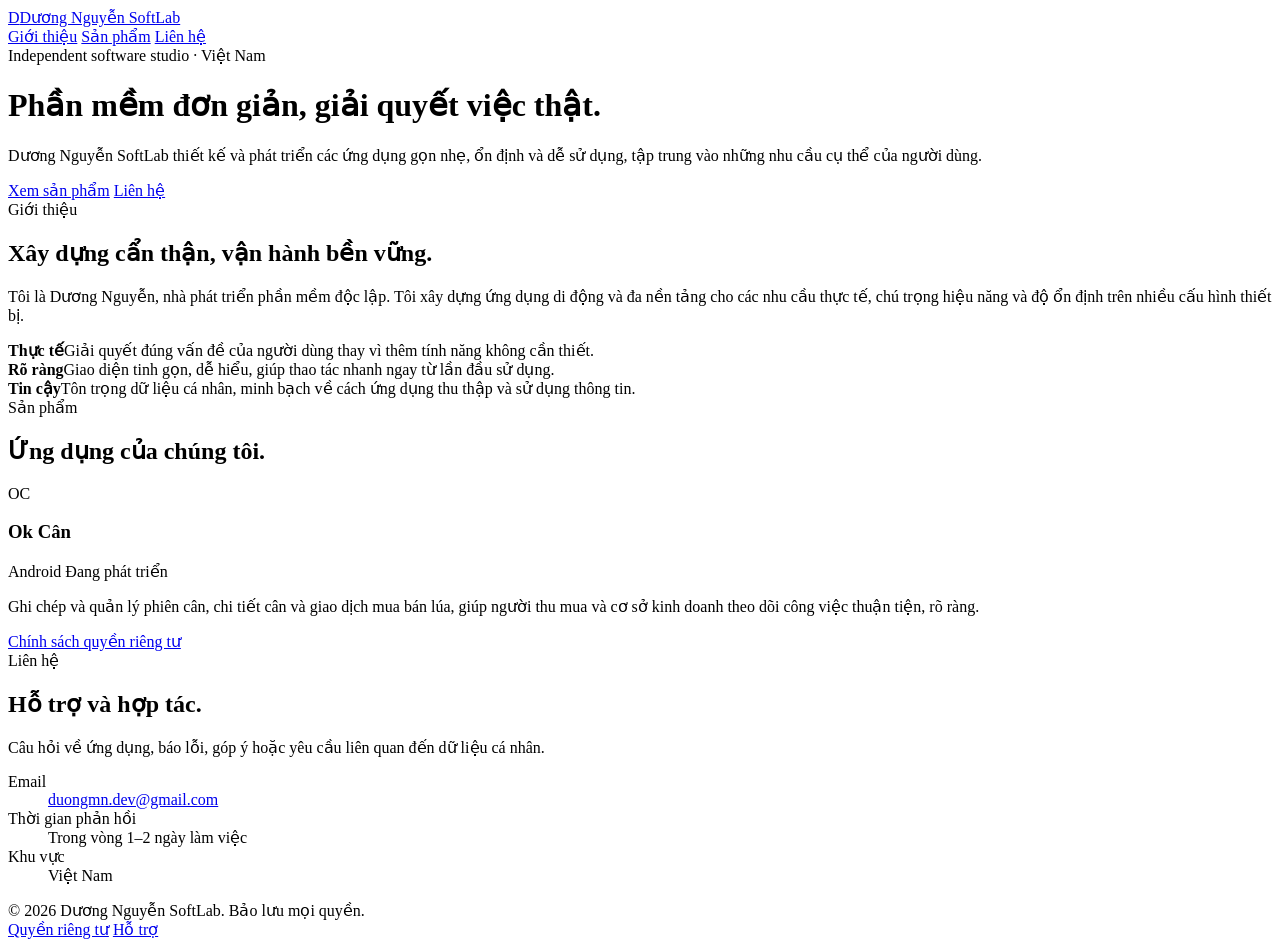
==== commit edc8d085: "Update index.html updated homepage" ====
--- a/index.html
+++ b/index.html
@@ -24,401 +24,16 @@
             content="Studio phần mềm độc lập tại Việt Nam."
         />
         <meta property="og:type" content="website" />
-        <style>
-            :root {
-                --bg: #fafaf8;
-                --surface: #ffffff;
-                --ink: #1b1e1a;
-                --muted: #6a7068;
-                --line: #e6e8e1;
-                --accent: #3f5a46;
-                --accent-soft: #eef3ee;
-                --radius: 14px;
-                --w: 880px;
-            }
-            @media (prefers-color-scheme: dark) {
-                :root {
-                    --bg: #121512;
-                    --surface: #181c18;
-                    --ink: #eceeea;
-                    --muted: #98a095;
-                    --line: #262b25;
-                    --accent: #9db8a3;
-                    --accent-soft: #1c241d;
-                }
-            }
-            * {
-                box-sizing: border-box;
-            }
-            html {
-                scroll-behavior: smooth;
-            }
-            body {
-                margin: 0;
-                background: var(--bg);
-                color: var(--ink);
-                font:
-                    16px/1.7 Inter,
-                    ui-sans-serif,
-                    system-ui,
-                    -apple-system,
-                    "Segoe UI",
-                    Roboto,
-                    sans-serif;
-                -webkit-font-smoothing: antialiased;
-            }
-            a {
-                color: inherit;
-                text-underline-offset: 3px;
-            }
-            a:hover {
-                color: var(--accent);
-            }
-            :focus-visible {
-                outline: 2px solid var(--accent);
-                outline-offset: 3px;
-                border-radius: 4px;
-            }
-            .wrap {
-                width: min(var(--w), calc(100% - 40px));
-                margin: 0 auto;
-            }
-
-            /* Header */
-            header {
-                position: sticky;
-                top: 0;
-                z-index: 10;
-                background: color-mix(in srgb, var(--bg) 85%, transparent);
-                backdrop-filter: blur(10px);
-                border-bottom: 1px solid var(--line);
-            }
-            .nav {
-                display: flex;
-                justify-content: space-between;
-                align-items: center;
-                height: 60px;
-                gap: 20px;
-            }
-            .brand {
-                display: flex;
-                align-items: center;
-                gap: 10px;
-                font-weight: 650;
-                letter-spacing: -0.01em;
-                text-decoration: none;
-            }
-            .logo {
-                width: 26px;
-                height: 26px;
-                border-radius: 7px;
-                background: var(--accent);
-                color: var(--bg);
-                display: grid;
-                place-items: center;
-                font-size: 13px;
-                font-weight: 700;
-            }
-            .nav nav {
-                display: flex;
-                gap: 24px;
-                font-size: 14px;
-                color: var(--muted);
-            }
-            .nav nav a {
-                text-decoration: none;
-            }
-
-            /* Hero */
-            .hero {
-                padding: 96px 0 80px;
-            }
-            .eyebrow {
-                color: var(--accent);
-                font-size: 13px;
-                font-weight: 650;
-                letter-spacing: 0.08em;
-                text-transform: uppercase;
-            }
-            h1 {
-                margin: 16px 0 20px;
-                font-size: clamp(36px, 6.5vw, 60px);
-                line-height: 1.07;
-                letter-spacing: -0.045em;
-                font-weight: 620;
-                max-width: 700px;
-            }
-            .lead {
-                margin: 0;
-                max-width: 580px;
-                color: var(--muted);
-                font-size: 18px;
-            }
-            .cta {
-                margin-top: 32px;
-                display: flex;
-                gap: 12px;
-                flex-wrap: wrap;
-            }
-            .btn {
-                display: inline-flex;
-                align-items: center;
-                min-height: 44px;
-                padding: 0 20px;
-                border-radius: 999px;
-                font-size: 14px;
-                font-weight: 600;
-                text-decoration: none;
-                border: 1px solid var(--line);
-                background: var(--surface);
-            }
-            .btn.primary {
-                background: var(--ink);
-                color: var(--bg);
-                border-color: var(--ink);
-            }
-            .btn.primary:hover {
-                color: var(--bg);
-                opacity: 0.88;
-            }
-            .btn:not(.primary):hover {
-                border-color: var(--accent);
-            }
-
-            /* Sections */
-            section {
-                padding: 64px 0;
-                border-top: 1px solid var(--line);
-                scroll-margin-top: 60px;
-            }
-            .head {
-                margin-bottom: 32px;
-            }
-            .label {
-                color: var(--muted);
-                font-size: 12px;
-                font-weight: 650;
-                letter-spacing: 0.1em;
-                text-transform: uppercase;
-            }
-            h2 {
-                margin: 8px 0 0;
-                font-size: clamp(24px, 3.6vw, 32px);
-                line-height: 1.2;
-                letter-spacing: -0.03em;
-                font-weight: 600;
-            }
-            .sub {
-                margin: 12px 0 0;
-                max-width: 600px;
-                color: var(--muted);
-            }
-            p {
-                margin: 0 0 14px;
-            }
-
-            /* Values */
-            .values {
-                display: grid;
-                grid-template-columns: repeat(3, 1fr);
-                gap: 20px;
-                margin-top: 36px;
-            }
-            .value {
-                padding-top: 18px;
-                border-top: 2px solid var(--accent);
-            }
-            .value strong {
-                display: block;
-                margin-bottom: 6px;
-            }
-            .value span {
-                color: var(--muted);
-                font-size: 14px;
-            }
-
-            /* Products — thêm sản phẩm mới bằng cách sao chép một khối <article class="app"> */
-            .apps {
-                display: grid;
-                gap: 14px;
-            }
-            .app {
-                display: grid;
-                grid-template-columns: 56px 1fr auto;
-                gap: 20px;
-                align-items: start;
-                padding: 24px;
-                background: var(--surface);
-                border: 1px solid var(--line);
-                border-radius: var(--radius);
-                transition: border-color 0.15s;
-            }
-            .app:hover {
-                border-color: color-mix(
-                    in srgb,
-                    var(--accent) 45%,
-                    var(--line)
-                );
-            }
-            .icon {
-                width: 56px;
-                height: 56px;
-                border-radius: 14px;
-                background: var(--accent-soft);
-                color: var(--accent);
-                display: grid;
-                place-items: center;
-                font-size: 22px;
-                font-weight: 700;
-                letter-spacing: -0.03em;
-            }
-            .app h3 {
-                margin: 0;
-                font-size: 19px;
-                letter-spacing: -0.02em;
-                font-weight: 600;
-            }
-            .meta {
-                display: flex;
-                gap: 8px;
-                flex-wrap: wrap;
-                margin: 8px 0 10px;
-            }
-            .badge {
-                padding: 2px 10px;
-                border-radius: 999px;
-                font-size: 12px;
-                font-weight: 600;
-                color: var(--accent);
-                background: var(--accent-soft);
-            }
-            .badge.plain {
-                color: var(--muted);
-                background: transparent;
-                border: 1px solid var(--line);
-            }
-            .app p {
-                margin: 0;
-                color: var(--muted);
-                font-size: 15px;
-                max-width: 520px;
-            }
-            .links {
-                display: flex;
-                flex-direction: column;
-                gap: 6px;
-                align-items: flex-end;
-                font-size: 14px;
-            }
-            .links a {
-                color: var(--accent);
-                text-decoration: none;
-                white-space: nowrap;
-            }
-            .links a:hover {
-                text-decoration: underline;
-            }
-
-            /* Contact */
-            .contact {
-                display: grid;
-                grid-template-columns: repeat(3, 1fr);
-                gap: 20px;
-            }
-            .contact div {
-                padding: 20px 0;
-                border-top: 1px solid var(--line);
-            }
-            .contact dt {
-                color: var(--muted);
-                font-size: 13px;
-                margin-bottom: 4px;
-            }
-            .contact dd {
-                margin: 0;
-                font-size: 15px;
-            }
-            dl {
-                margin: 0;
-            }
-
-            /* Footer */
-            footer {
-                border-top: 1px solid var(--line);
-                padding: 32px 0 48px;
-                color: var(--muted);
-                font-size: 13px;
-            }
-            .foot {
-                display: flex;
-                justify-content: space-between;
-                flex-wrap: wrap;
-                gap: 14px;
-            }
-            .foot div {
-                display: flex;
-                gap: 20px;
-                flex-wrap: wrap;
-            }
-            footer a {
-                text-decoration: none;
-            }
-
-            @media (max-width: 680px) {
-                .nav nav {
-                    gap: 16px;
-                }
-                .hero {
-                    padding: 64px 0 56px;
-                }
-                section {
-                    padding: 48px 0;
-                }
-                .values,
-                .contact {
-                    grid-template-columns: 1fr;
-                    gap: 8px;
-                }
-                .values {
-                    gap: 20px;
-                }
-                .app {
-                    grid-template-columns: 48px 1fr;
-                    padding: 20px;
-                    gap: 16px;
-                }
-                .icon {
-                    width: 48px;
-                    height: 48px;
-                    border-radius: 12px;
-                    font-size: 19px;
-                }
-                .links {
-                    grid-column: 1 / -1;
-                    flex-direction: row;
-                    gap: 18px;
-                    align-items: flex-start;
-                    flex-wrap: wrap;
-                }
-            }
-            @media (prefers-reduced-motion: reduce) {
-                html {
-                    scroll-behavior: auto;
-                }
-                * {
-                    transition: none !important;
-                }
-            }
-        </style>
+        <link rel="stylesheet" href="/assets/css/style.css" />
     </head>
     <body>
-        <header>
+        <header class="site-header">
             <div class="wrap nav">
-                <a class="brand" href="#top"
+                <a class="brand" href="/"
                     ><span class="logo" aria-hidden="true">D</span>Dương Nguyễn
                     SoftLab</a
                 >
-                <nav aria-label="Điều hướng chính">
+                <nav class="nav-links" aria-label="Điều hướng chính">
                     <a href="#about">Giới thiệu</a>
                     <a href="#products">Sản phẩm</a>
                     <a href="#contact">Liên hệ</a>
@@ -426,7 +41,7 @@
             </div>
         </header>
 
-        <main id="top">
+        <main>
             <div class="wrap">
                 <div class="hero">
                     <div class="eyebrow">
@@ -491,10 +106,10 @@
                     </div>
                     <div class="apps">
                         <article class="app">
-                            <div class="icon" aria-hidden="true">OC</div>
+                            <div class="app-icon" aria-hidden="true">OC</div>
                             <div>
                                 <h3>Ok Cân</h3>
-                                <div class="meta">
+                                <div class="app-meta">
                                     <span class="badge">Android</span>
                                     <span class="badge plain"
                                         >Đang phát triển</span
@@ -507,11 +122,11 @@
                                     tiện, rõ ràng.
                                 </p>
                             </div>
-                            <div class="links">
+                            <div class="app-links">
                                 <a href="/privacy/ok-can.html"
                                     >Chính sách quyền riêng tư</a
                                 >
-                                <!-- Khi đã phát hành, thêm: <a href="LINK_GOOGLE_PLAY">Google Play</a> -->
+                                <!-- thêm: <a href="LINK_GOOGLE_PLAY">Google Play</a> -->
                             </div>
                         </article>
                     </div>
@@ -550,7 +165,7 @@
             </section>
         </main>
 
-        <footer>
+        <footer class="site-footer">
             <div class="wrap foot">
                 <span
                     >© <span id="year">2026</span> Dương Nguyễn SoftLab. Bảo lưu
